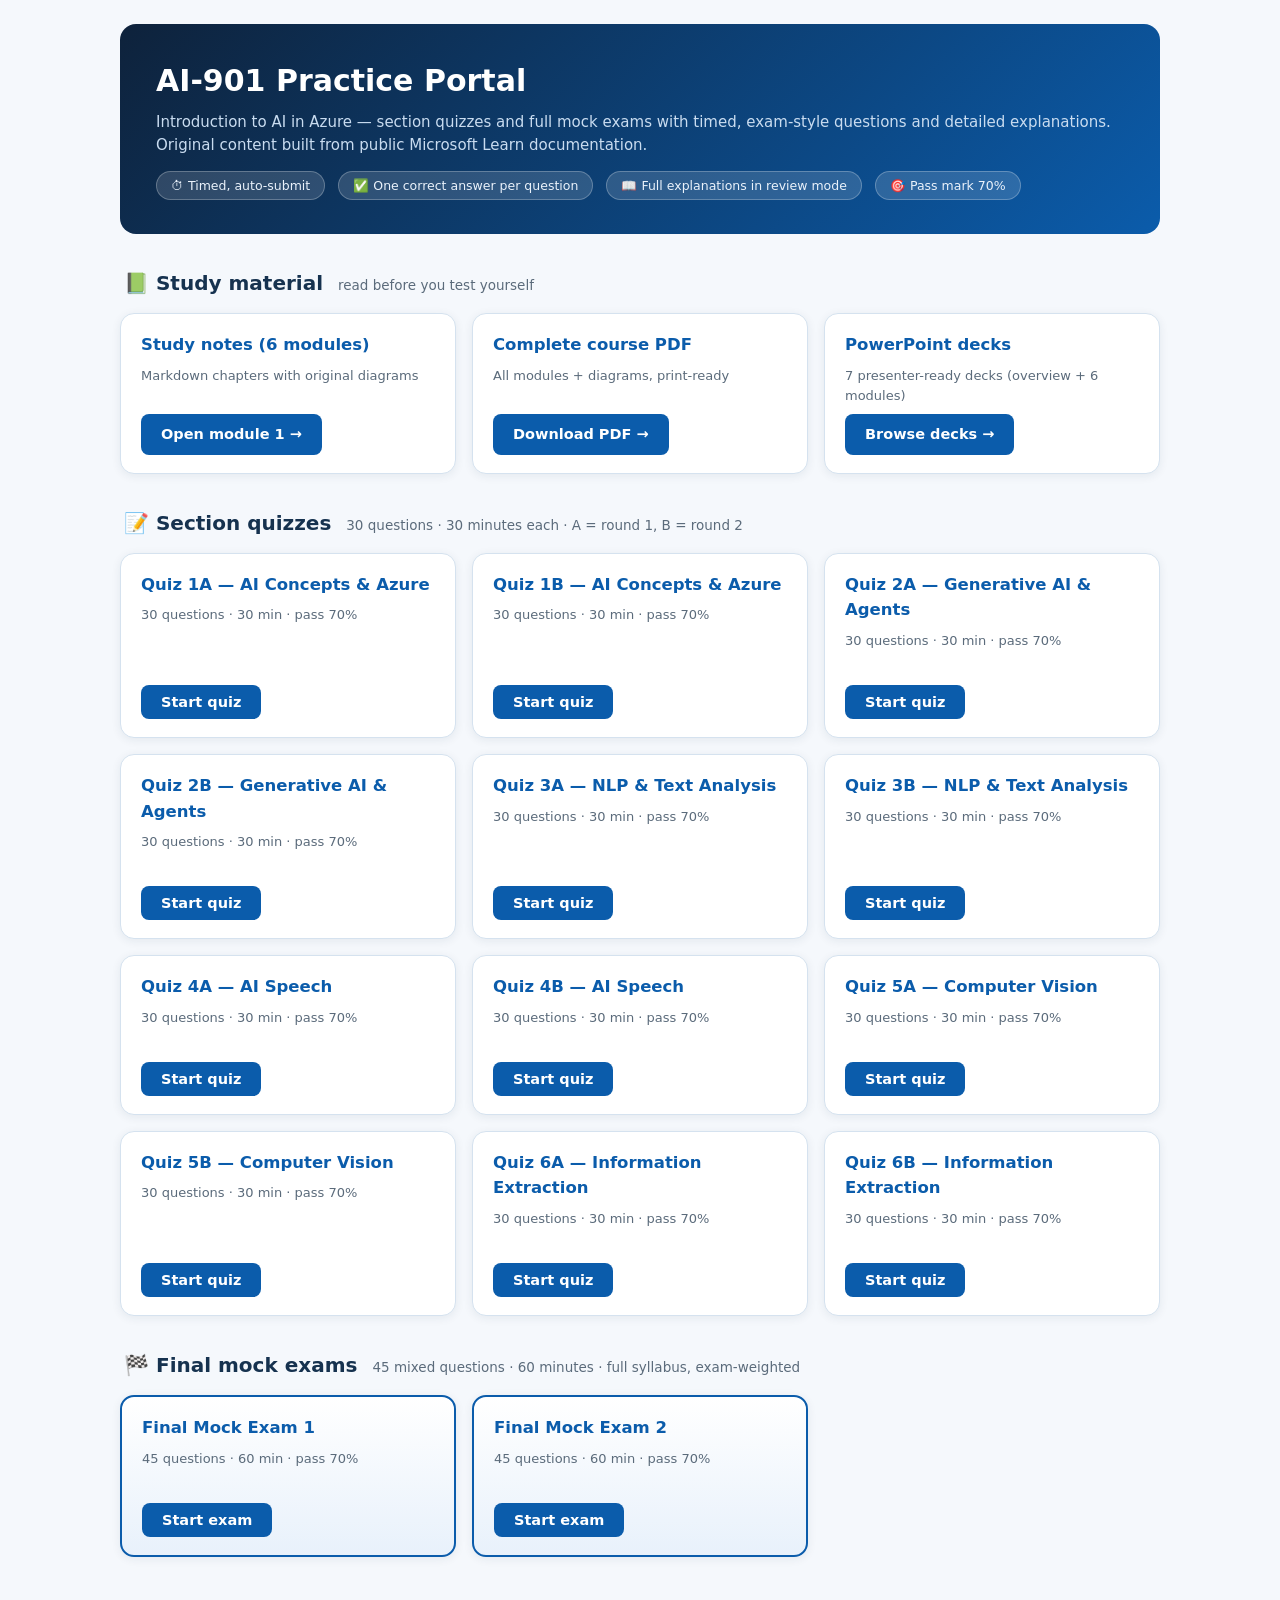
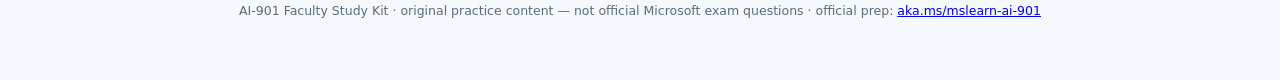
==== index.html @ f06843e0 "AI-901 faculty study kit: complete rewrite with original content - README index, 6 module study chap" ====
<!doctype html>
<html lang="en">
<head>
<meta charset="utf-8">
<meta name="viewport" content="width=device-width, initial-scale=1">
<title>AI-901 Practice Portal — Quizzes & Mock Exams</title>
<link rel="stylesheet" href="assets/exam.css">
<link rel="icon" href="data:image/svg+xml,<svg xmlns='http://www.w3.org/2000/svg' viewBox='0 0 100 100'><text y='.9em' font-size='90'>🎓</text></svg>">
</head>
<body>
<div class="wrap">

  <div id="homeView">
    <div class="hero">
      <h1>AI-901 Practice Portal</h1>
      <p>Introduction to AI in Azure — section quizzes and full mock exams with timed, exam-style
         questions and detailed explanations. Original content built from public Microsoft Learn
         documentation.</p>
      <div class="pills">
        <span class="pill">⏱ Timed, auto-submit</span>
        <span class="pill">✅ One correct answer per question</span>
        <span class="pill">📖 Full explanations in review mode</span>
        <span class="pill">🎯 Pass mark 70%</span>
      </div>
    </div>

    <h2 class="sec">📗 Study material <small>read before you test yourself</small></h2>
    <div class="grid links">
      <div class="card"><h3>Study notes (6 modules)</h3>
        <div class="meta">Markdown chapters with original diagrams</div>
        <a class="btn" href="modules/01-ai-concepts-and-azure.md">Open module 1 →</a></div>
      <div class="card"><h3>Complete course PDF</h3>
        <div class="meta">All modules + diagrams, print-ready</div>
        <a class="btn" href="pdf/AI-901-Complete-Course.pdf">Download PDF →</a></div>
      <div class="card"><h3>PowerPoint decks</h3>
        <div class="meta">7 presenter-ready decks (overview + 6 modules)</div>
        <a class="btn" href="pptx/">Browse decks →</a></div>
    </div>

    <h2 class="sec">📝 Section quizzes <small>30 questions · 30 minutes each · A = round 1, B = round 2</small></h2>
    <div class="grid">
      <div class="card" data-bank="q1a"><h3>Quiz 1A — AI Concepts &amp; Azure</h3><div class="meta"></div><div class="best"></div><button>Start quiz</button></div>
      <div class="card" data-bank="q1b"><h3>Quiz 1B — AI Concepts &amp; Azure</h3><div class="meta"></div><div class="best"></div><button>Start quiz</button></div>
      <div class="card" data-bank="q2a"><h3>Quiz 2A — Generative AI &amp; Agents</h3><div class="meta"></div><div class="best"></div><button>Start quiz</button></div>
      <div class="card" data-bank="q2b"><h3>Quiz 2B — Generative AI &amp; Agents</h3><div class="meta"></div><div class="best"></div><button>Start quiz</button></div>
      <div class="card" data-bank="q3a"><h3>Quiz 3A — NLP &amp; Text Analysis</h3><div class="meta"></div><div class="best"></div><button>Start quiz</button></div>
      <div class="card" data-bank="q3b"><h3>Quiz 3B — NLP &amp; Text Analysis</h3><div class="meta"></div><div class="best"></div><button>Start quiz</button></div>
      <div class="card" data-bank="q4a"><h3>Quiz 4A — AI Speech</h3><div class="meta"></div><div class="best"></div><button>Start quiz</button></div>
      <div class="card" data-bank="q4b"><h3>Quiz 4B — AI Speech</h3><div class="meta"></div><div class="best"></div><button>Start quiz</button></div>
      <div class="card" data-bank="q5a"><h3>Quiz 5A — Computer Vision</h3><div class="meta"></div><div class="best"></div><button>Start quiz</button></div>
      <div class="card" data-bank="q5b"><h3>Quiz 5B — Computer Vision</h3><div class="meta"></div><div class="best"></div><button>Start quiz</button></div>
      <div class="card" data-bank="q6a"><h3>Quiz 6A — Information Extraction</h3><div class="meta"></div><div class="best"></div><button>Start quiz</button></div>
      <div class="card" data-bank="q6b"><h3>Quiz 6B — Information Extraction</h3><div class="meta"></div><div class="best"></div><button>Start quiz</button></div>
    </div>

    <h2 class="sec">🏁 Final mock exams <small>45 mixed questions · 60 minutes · full syllabus, exam-weighted</small></h2>
    <div class="grid">
      <div class="card final" data-bank="final1"><h3>Final Mock Exam 1</h3><div class="meta"></div><div class="best"></div><button>Start exam</button></div>
      <div class="card final" data-bank="final2"><h3>Final Mock Exam 2</h3><div class="meta"></div><div class="best"></div><button>Start exam</button></div>
    </div>

    <footer>
      AI-901 Faculty Study Kit · original practice content — not official Microsoft exam questions ·
      official prep: <a href="https://aka.ms/mslearn-ai-901">aka.ms/mslearn-ai-901</a>
    </footer>
  </div>

  <div id="examView"></div>
</div>

<script src="quizzes/q1a.js"></script>
<script src="quizzes/q1b.js"></script>
<script src="quizzes/q2a.js"></script>
<script src="quizzes/q2b.js"></script>
<script src="quizzes/q3a.js"></script>
<script src="quizzes/q3b.js"></script>
<script src="quizzes/q4a.js"></script>
<script src="quizzes/q4b.js"></script>
<script src="quizzes/q5a.js"></script>
<script src="quizzes/q5b.js"></script>
<script src="quizzes/q6a.js"></script>
<script src="quizzes/q6b.js"></script>
<script src="quizzes/final1.js"></script>
<script src="quizzes/final2.js"></script>
<script src="assets/exam.js"></script>
</body>
</html>
---- assets/exam.css ----
/* AI-901 quiz portal — light professional theme */
:root {
  --blue: #0b5cab; --blue-d: #094a8a; --blue-l: #e8f1fb;
  --ink: #16324f; --grey: #5b6b7b; --line: #d5e2ef;
  --green: #107c10; --green-l: #e6f4e6;
  --red: #c42b1c; --red-l: #fdeceb;
  --amber: #9a6a00; --amber-l: #fff4d6;
  --bg: #f5f8fc; --card: #ffffff;
  --shadow: 0 2px 10px rgba(22, 50, 79, .08);
}
* { box-sizing: border-box; }
html, body { margin: 0; padding: 0; }
body {
  font-family: "Segoe UI", system-ui, Arial, sans-serif;
  background: var(--bg); color: var(--ink); line-height: 1.55;
}
.wrap { max-width: 1080px; margin: 0 auto; padding: 24px 20px 60px; }

/* header */
.hero {
  background: linear-gradient(135deg, #0e223b 0%, #0b5cab 100%);
  color: #fff; border-radius: 16px; padding: 34px 36px; margin-bottom: 28px;
}
.hero h1 { margin: 0 0 6px; font-size: 30px; }
.hero p { margin: 0; color: #c9dcf0; font-size: 15px; }
.hero .pills { margin-top: 14px; }
.pill {
  display: inline-block; background: rgba(255,255,255,.14); border: 1px solid rgba(255,255,255,.25);
  border-radius: 999px; padding: 4px 14px; font-size: 12.5px; margin-right: 8px; color: #eaf2fb;
}

/* section headings */
h2.sec { font-size: 20px; margin: 34px 4px 14px; color: var(--ink); }
h2.sec small { color: var(--grey); font-weight: 400; font-size: 13.5px; margin-left: 8px; }

/* card grid */
.grid { display: grid; grid-template-columns: repeat(auto-fill, minmax(310px, 1fr)); gap: 16px; }
.card {
  background: var(--card); border: 1px solid var(--line); border-radius: 14px;
  padding: 18px 20px; box-shadow: var(--shadow); display: flex; flex-direction: column; gap: 8px;
}
.card h3 { margin: 0; font-size: 16.5px; color: var(--blue); }
.card .meta { color: var(--grey); font-size: 13px; }
.card .best { font-size: 12.5px; color: var(--green); min-height: 18px; }
.card button, .btn {
  margin-top: auto; align-self: flex-start; background: var(--blue); color: #fff; border: 0;
  border-radius: 8px; padding: 9px 20px; font-size: 14.5px; font-weight: 600; cursor: pointer;
  font-family: inherit; text-decoration: none; display: inline-block;
}
.card button:hover, .btn:hover { background: var(--blue-d); }
.card.final { border: 2px solid var(--blue); background: linear-gradient(180deg, #fff, var(--blue-l)); }
.links a { color: var(--blue); }
.links a.btn, footer a.btn { color: #fff; }

/* ===== exam view ===== */
#examView { display: none; }
.exambar {
  position: sticky; top: 0; z-index: 20; background: var(--card); border: 1px solid var(--line);
  border-radius: 12px; box-shadow: var(--shadow); padding: 12px 18px;
  display: flex; align-items: center; gap: 16px; margin-bottom: 18px; flex-wrap: wrap;
}
.exambar .title { font-weight: 600; font-size: 15.5px; flex: 1; min-width: 200px; }
.timer {
  font-variant-numeric: tabular-nums; font-weight: 700; font-size: 18px; color: var(--blue);
  background: var(--blue-l); border-radius: 8px; padding: 5px 14px;
}
.timer.low { color: var(--red); background: var(--red-l); animation: blink 1s infinite; }
@keyframes blink { 50% { opacity: .55; } }
.progress { font-size: 13.5px; color: var(--grey); }

.examlayout { display: grid; grid-template-columns: 1fr 240px; gap: 18px; }
@media (max-width: 860px) { .examlayout { grid-template-columns: 1fr; } }

.qcard { background: var(--card); border: 1px solid var(--line); border-radius: 14px;
         box-shadow: var(--shadow); padding: 24px 28px; }
.qtop { display: flex; justify-content: space-between; align-items: baseline; gap: 10px; }
.qnum { font-size: 13px; color: var(--grey); font-weight: 600; letter-spacing: .4px; }
.qdiff { font-size: 11.5px; border-radius: 999px; padding: 2px 10px; font-weight: 600; }
.qdiff.d1 { background: var(--green-l); color: var(--green); }
.qdiff.d2 { background: var(--amber-l); color: var(--amber); }
.qdiff.d3 { background: var(--red-l); color: var(--red); }
.qtext { font-size: 17px; font-weight: 600; margin: 10px 0 18px; white-space: pre-wrap; }

.opt {
  display: flex; gap: 12px; align-items: flex-start; border: 1.5px solid var(--line);
  border-radius: 10px; padding: 12px 15px; margin-bottom: 10px; cursor: pointer;
  background: #fff; transition: border-color .12s, background .12s; font-size: 15px;
}
.opt:hover { border-color: var(--blue); background: #f6faff; }
.opt.sel { border-color: var(--blue); background: var(--blue-l); }
.opt .letter {
  flex: 0 0 26px; height: 26px; border-radius: 50%; border: 1.5px solid var(--grey);
  display: flex; align-items: center; justify-content: center; font-size: 13px; font-weight: 700;
  color: var(--grey); margin-top: 1px;
}
.opt.sel .letter { background: var(--blue); border-color: var(--blue); color: #fff; }

/* review colouring */
.opt.correct { border-color: var(--green); background: var(--green-l); }
.opt.correct .letter { background: var(--green); border-color: var(--green); color: #fff; }
.opt.wrong { border-color: var(--red); background: var(--red-l); }
.opt.wrong .letter { background: var(--red); border-color: var(--red); color: #fff; }

.explain {
  border-left: 4px solid var(--blue); background: var(--blue-l); border-radius: 0 10px 10px 0;
  padding: 12px 16px; margin-top: 14px; font-size: 14.5px;
}
.explain b { color: var(--blue); }
.verdict { font-weight: 700; margin-top: 12px; font-size: 15px; }
.verdict.ok { color: var(--green); } .verdict.bad { color: var(--red); }

.qnav { display: flex; gap: 10px; margin-top: 20px; flex-wrap: wrap; }
.qnav button {
  background: #fff; color: var(--blue); border: 1.5px solid var(--blue); border-radius: 8px;
  padding: 9px 20px; font-size: 14.5px; font-weight: 600; cursor: pointer; font-family: inherit;
}
.qnav button.primary { background: var(--blue); color: #fff; }
.qnav button:disabled { opacity: .4; cursor: default; }
.qnav .flagbtn.flagged { background: var(--amber-l); border-color: var(--amber); color: var(--amber); }
.qnav .submit { margin-left: auto; background: var(--green); border-color: var(--green); color: #fff; }

/* palette */
.palette { background: var(--card); border: 1px solid var(--line); border-radius: 14px;
           box-shadow: var(--shadow); padding: 16px; align-self: start; position: sticky; top: 84px; }
.palette h4 { margin: 0 0 10px; font-size: 13.5px; color: var(--grey); }
.pgrid { display: grid; grid-template-columns: repeat(5, 1fr); gap: 7px; }
.pgrid button {
  aspect-ratio: 1; border: 1.5px solid var(--line); border-radius: 8px; background: #fff;
  font-size: 12.5px; font-weight: 600; color: var(--ink); cursor: pointer; font-family: inherit;
}
.pgrid button.answered { background: var(--blue-l); border-color: var(--blue); color: var(--blue); }
.pgrid button.flag { background: var(--amber-l); border-color: var(--amber); color: var(--amber); }
.pgrid button.cur { outline: 2.5px solid var(--blue); }
.pgrid button.rok { background: var(--green-l); border-color: var(--green); color: var(--green); }
.pgrid button.rbad { background: var(--red-l); border-color: var(--red); color: var(--red); }
.legend { font-size: 11.5px; color: var(--grey); margin-top: 10px; line-height: 1.9; }
.dot { display: inline-block; width: 10px; height: 10px; border-radius: 3px; margin-right: 5px; }

/* start & result screens */
.panel { background: var(--card); border: 1px solid var(--line); border-radius: 16px;
         box-shadow: var(--shadow); padding: 34px 38px; max-width: 720px; margin: 0 auto; }
.panel h2 { margin-top: 0; color: var(--blue); }
.panel ul { color: var(--grey); font-size: 14.5px; }
.scorebig { font-size: 52px; font-weight: 800; margin: 6px 0; }
.scorebig.pass { color: var(--green); } .scorebig.fail { color: var(--red); }
.badge { display: inline-block; border-radius: 999px; padding: 5px 18px; font-weight: 700; font-size: 14px; }
.badge.pass { background: var(--green-l); color: var(--green); }
.badge.fail { background: var(--red-l); color: var(--red); }
.statrow { display: flex; gap: 14px; margin: 22px 0; flex-wrap: wrap; }
.stat { flex: 1; min-width: 130px; background: var(--bg); border: 1px solid var(--line);
        border-radius: 12px; padding: 14px; text-align: center; }
.stat .v { font-size: 22px; font-weight: 700; color: var(--ink); }
.stat .k { font-size: 12.5px; color: var(--grey); }
footer { margin-top: 44px; text-align: center; color: var(--grey); font-size: 12.5px; }
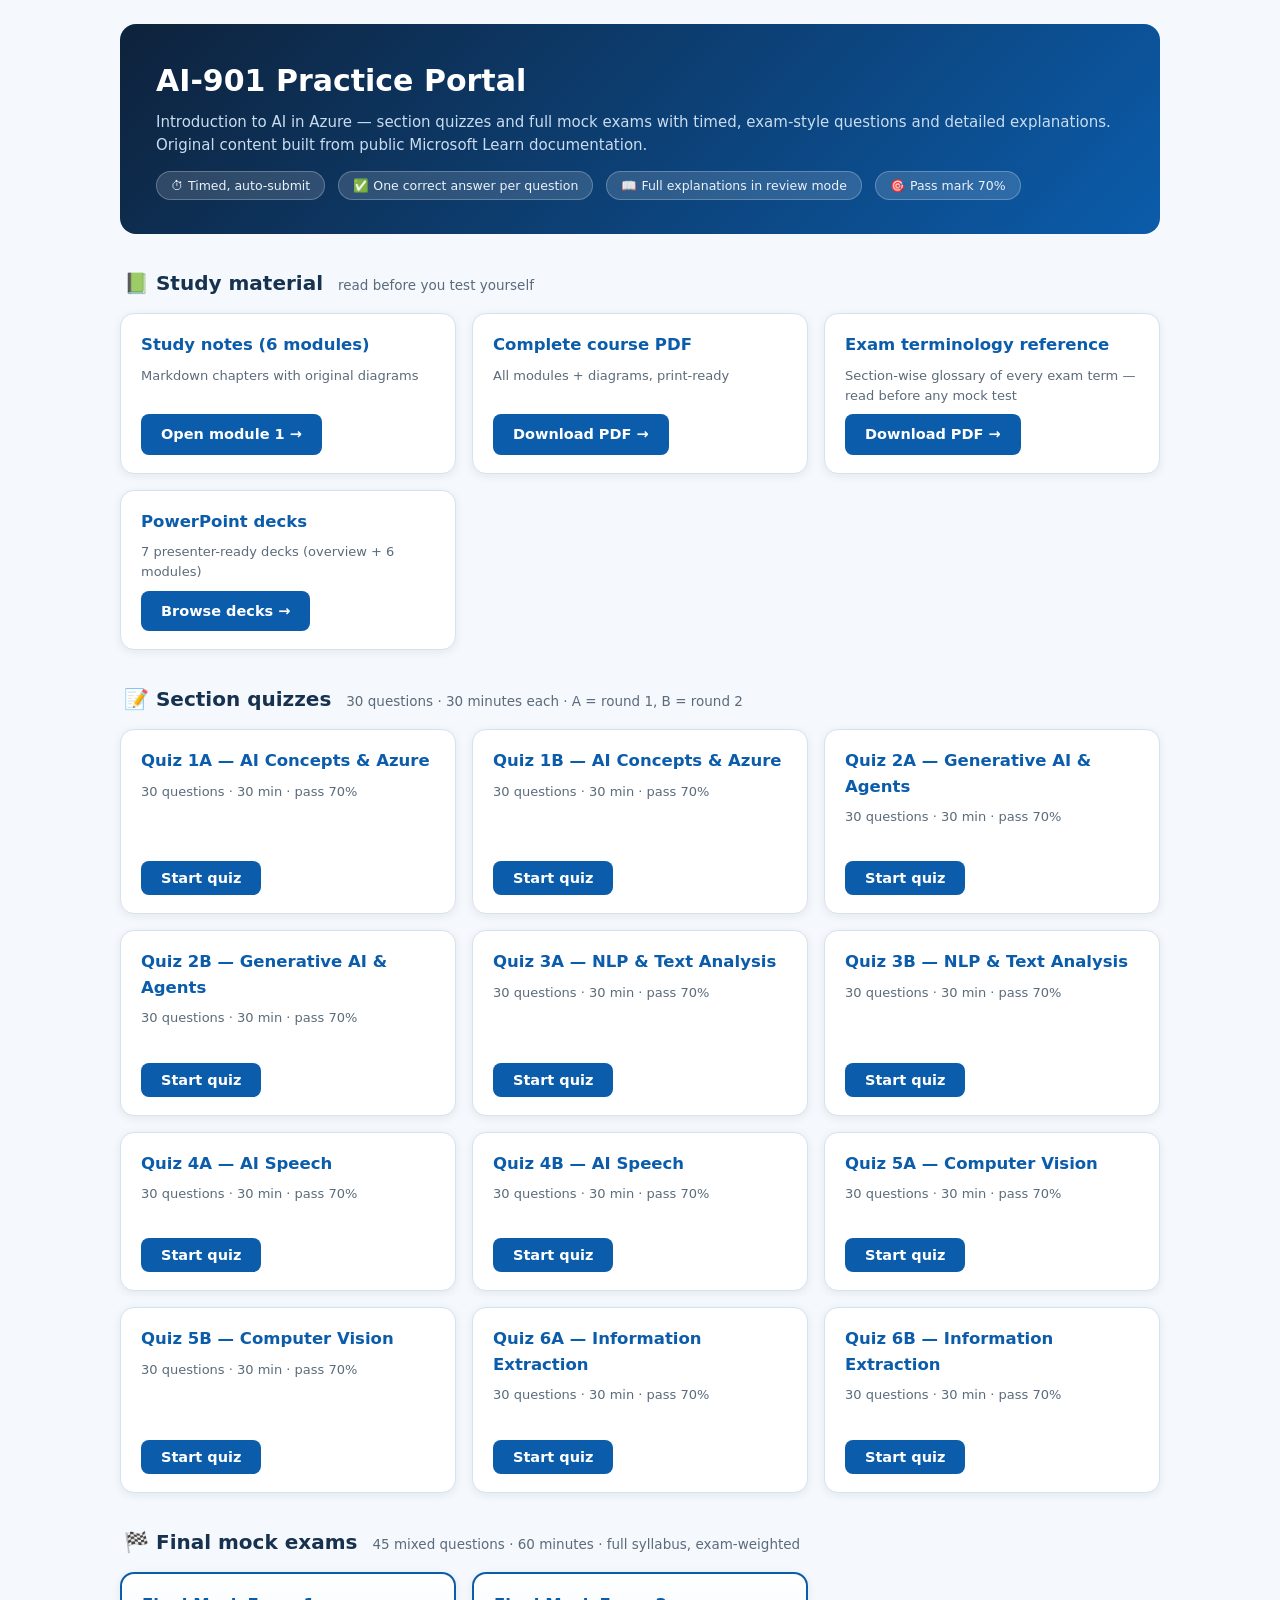
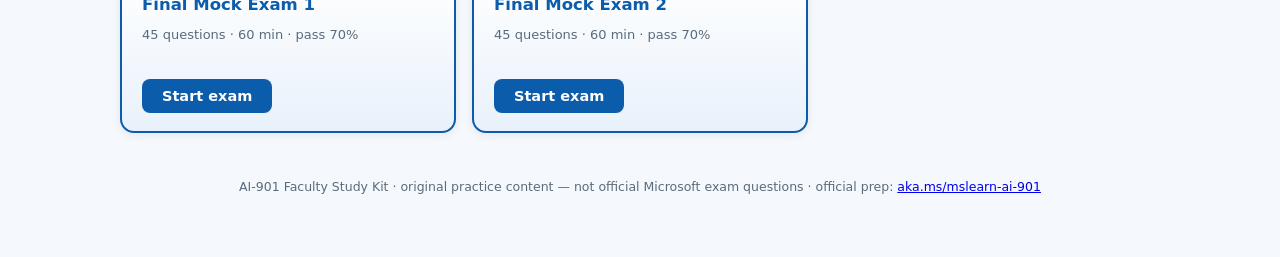
==== commit 4d659e77: "Add exam terminology & concepts reference PDF Section-wise glossary covering all mock-test topic are" ====
--- a/index.html
+++ b/index.html
@@ -32,6 +32,9 @@
       <div class="card"><h3>Complete course PDF</h3>
         <div class="meta">All modules + diagrams, print-ready</div>
         <a class="btn" href="pdf/AI-901-Complete-Course.pdf">Download PDF →</a></div>
+      <div class="card"><h3>Exam terminology reference</h3>
+        <div class="meta">Section-wise glossary of every exam term — read before any mock test</div>
+        <a class="btn" href="pdf/AI-901-Exam-Terminology-Reference.pdf">Download PDF →</a></div>
       <div class="card"><h3>PowerPoint decks</h3>
         <div class="meta">7 presenter-ready decks (overview + 6 modules)</div>
         <a class="btn" href="pptx/">Browse decks →</a></div>
